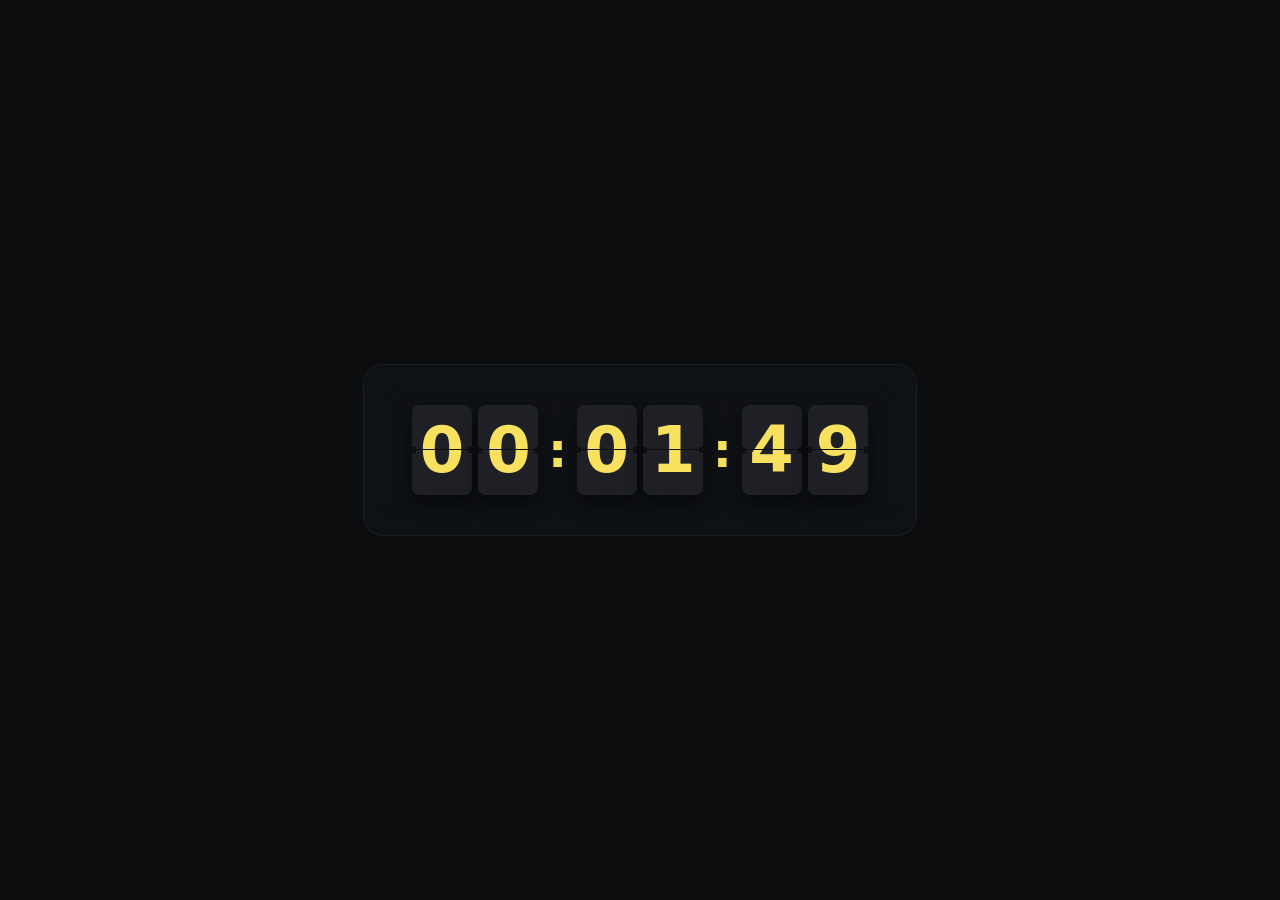
==== 01-flip-clock/index.html @ 5efe1c73 "Deploy full DotWidget project" ====
<!DOCTYPE html>
<html lang="en">
<head>
  <meta charset="UTF-8">
  <meta name="viewport" content="width=device-width, initial-scale=1.0">
  <title>Flip Clock — DotWidget</title>
  
  <link rel="stylesheet" href="../shared/css/variables.css">
  <link rel="stylesheet" href="../shared/css/base.css">
  <link rel="stylesheet" href="../shared/css/widget.css">
  <link rel="stylesheet" href="style.css">
</head>
<body>

  <main class="container">
    <div class="dw-widget flip-clock-container">
      <div class="flip-clock">
        <!-- Hours -->
        <div class="flip-card" id="h1"><div class="top"><span class="digit">0</span></div><div class="bottom"><span class="digit">0</span></div></div>
        <div class="flip-card" id="h2"><div class="top"><span class="digit">0</span></div><div class="bottom"><span class="digit">0</span></div></div>

        <span class="separator">:</span>

        <!-- Minutes -->
        <div class="flip-card" id="m1"><div class="top"><span class="digit">0</span></div><div class="bottom"><span class="digit">0</span></div></div>
        <div class="flip-card" id="m2"><div class="top"><span class="digit">0</span></div><div class="bottom"><span class="digit">0</span></div></div>

        <span class="separator">:</span>

        <!-- Seconds -->
        <div class="flip-card" id="s1"><div class="top"><span class="digit">0</span></div><div class="bottom"><span class="digit">0</span></div></div>
        <div class="flip-card" id="s2"><div class="top"><span class="digit">0</span></div><div class="bottom"><span class="digit">0</span></div></div>
      </div>
    </div>
  </main>

  <script src="../shared/js/theme.js"></script>
  <script src="script.js"></script>
</body>
</html>
---- shared/css/variables.css ----
/* shared/css/variables.css */

:root {
  /* Brand Palette (Apple Stealth x Nothing Monochrome) */
  --dw-bg-primary: #0a0a0c;
  --dw-bg-secondary: #141418;
  --dw-surface: rgba(255, 255, 255, 0.05);
  --dw-surface-hover: rgba(255, 255, 255, 0.08);
  --dw-surface-border: rgba(255, 255, 255, 0.1);
  
  /* Text Colors */
  --dw-text-primary: #f5f5f7;
  --dw-text-secondary: #86868b;
  --dw-text-muted: #424245;

  /* Accent Colors (Nothing Red & Apple Neon) */
  --dw-accent-red: #d71921;
  --dw-accent-orange: #ff9500;
  --dw-accent-green: #30d158;
  --dw-accent-blue: #0a84ff;

  /* Typography */
  --dw-font-sans: -apple-system, BlinkMacSystemFont, "SF Pro Display", "Segoe UI", Roboto, sans-serif;
  --dw-font-mono: "SF Mono", "JetBrains Mono", "Fira Code", monospace;

  /* Layout & Widget Specs */
  --dw-radius-sm: 12px;
  --dw-radius-md: 20px;
  --dw-radius-lg: 28px;
  
  /* Shadows & Glassmorphism */
  --dw-glass-blur: blur(20px);
  --dw-shadow-sm: 0 4px 12px rgba(0, 0, 0, 0.15);
  --dw-shadow-md: 0 8px 24px rgba(0, 0, 0, 0.3);

  /* Transitions */
  --dw-transition-fast: 0.15s cubic-bezier(0.4, 0, 0.2, 1);
  --dw-transition-smooth: 0.3s cubic-bezier(0.16, 1, 0.3, 1);
}

/* Light Theme Override */
[data-theme="light"] {
  --dw-bg-primary: #f5f5f7;
  --dw-bg-secondary: #ffffff;
  --dw-surface: rgba(0, 0, 0, 0.03);
  --dw-surface-hover: rgba(0, 0, 0, 0.06);
  --dw-surface-border: rgba(0, 0, 0, 0.08);

  --dw-text-primary: #1d1d1f;
  --dw-text-secondary: #86868b;
  --dw-text-muted: #86868b;
}
---- shared/css/base.css ----
*, *::before, *::after {
  box-sizing: border-box;
  margin: 0;
  padding: 0;
}

body {
  font-family: var(--dw-font-sans);
  background-color: var(--dw-bg-primary);
  color: var(--dw-text-primary);
  min-height: 100vh;
  line-height: 1.5;
  -webkit-font-smoothing: antialiased;
  transition: background-color var(--dw-transition-smooth), color var(--dw-transition-smooth);
}
---- shared/css/widget.css ----
.dw-widget {
  background: var(--dw-surface);
  border: 1px solid var(--dw-surface-border);
  backdrop-filter: var(--dw-glass-blur);
  -webkit-backdrop-filter: var(--dw-glass-blur);
  border-radius: var(--dw-radius-md);
  padding: 1.5rem;
  box-shadow: var(--dw-shadow-sm);
  transition: transform var(--dw-transition-fast), box-shadow var(--dw-transition-fast);
  display: flex;
  flex-direction: column;
  justify-content: space-between;
}

.dw-widget:hover {
  transform: translateY(-2px);
  box-shadow: var(--dw-shadow-md);
  background: var(--dw-surface-hover);
}
---- 01-flip-clock/style.css ----
body {
  display: flex;
  justify-content: center;
  align-items: center;
  min-height: 100vh;
  background-color: #0d0e10;
}

.flip-clock-container {
  padding: 2.5rem 3rem;
  background: rgba(18, 20, 24, 0.6);
  border: 1px solid rgba(255, 255, 255, 0.05);
  border-radius: 20px;
}

.flip-clock {
  display: flex;
  align-items: center;
  gap: 0.4rem;
  user-select: none;
}

.separator {
  font-family: system-ui, -apple-system, sans-serif;
  font-size: 3rem;
  font-weight: 700;
  color: #f7e15e;
  margin: 0 0.2rem;
  line-height: 1;
}

/* Base Card Shell */
.flip-card {
  position: relative;
  width: 60px;
  height: 90px;
  background-color: #1e2026;
  border-radius: 8px;
  box-shadow: 0 8px 16px rgba(0, 0, 0, 0.5);
  font-family: system-ui, -apple-system, sans-serif;
  font-size: 4rem;
  font-weight: 800;
  color: #f7e15e;
  perspective: 300px;
}

/* Static Halves & Animating Flaps */
.flip-card .top,
.flip-card .bottom,
.flip-card .top-flip,
.flip-card .bottom-flip {
  position: absolute;
  left: 0;
  right: 0;
  height: 50%;
  overflow: hidden;
  background-color: #1e2026;
  backface-visibility: hidden;
}

.flip-card .top,
.flip-card .top-flip {
  top: 0;
  border-top-left-radius: 8px;
  border-top-right-radius: 8px;
  border-bottom: 1px solid #0d0e10;
  transform-origin: bottom;
}

.flip-card .bottom,
.flip-card .bottom-flip {
  bottom: 0;
  border-bottom-left-radius: 8px;
  border-bottom-right-radius: 8px;
  transform-origin: top;
}

/* Number Centering via Absolute Offset */
.digit {
  position: absolute;
  left: 0;
  right: 0;
  height: 90px;
  display: flex;
  justify-content: center;
  align-items: center;
}

.top .digit,
.top-flip .digit {
  top: 0;
}

.bottom .digit,
.bottom-flip .digit {
  bottom: 0;
}

/* Side Notch Details */
.flip-card::before,
.flip-card::after {
  content: '';
  position: absolute;
  top: 50%;
  width: 4px;
  height: 6px;
  background: #0d0e10;
  margin-top: -3px;
  z-index: 20;
}

.flip-card::before { left: 0; border-radius: 0 2px 2px 0; }
.flip-card::after { right: 0; border-radius: 2px 0 0 2px; }

/* 3D Animations */
.flip-card .top-flip {
  animation: flip-top 250ms ease-in forwards;
}

.flip-card .bottom-flip {
  animation: flip-bottom 250ms ease-out 250ms forwards;
}

@keyframes flip-top {
  100% {
    transform: rotateX(-90deg);
  }
}

@keyframes flip-bottom {
  0% {
    transform: rotateX(90deg);
  }
  100% {
    transform: rotateX(0deg);
  }
}
.flip-card .top-flip {
  animation: flip-top 150ms ease-in forwards;
}

.flip-card .bottom-flip {
  animation: flip-bottom 150ms ease-out 150ms forwards;
}
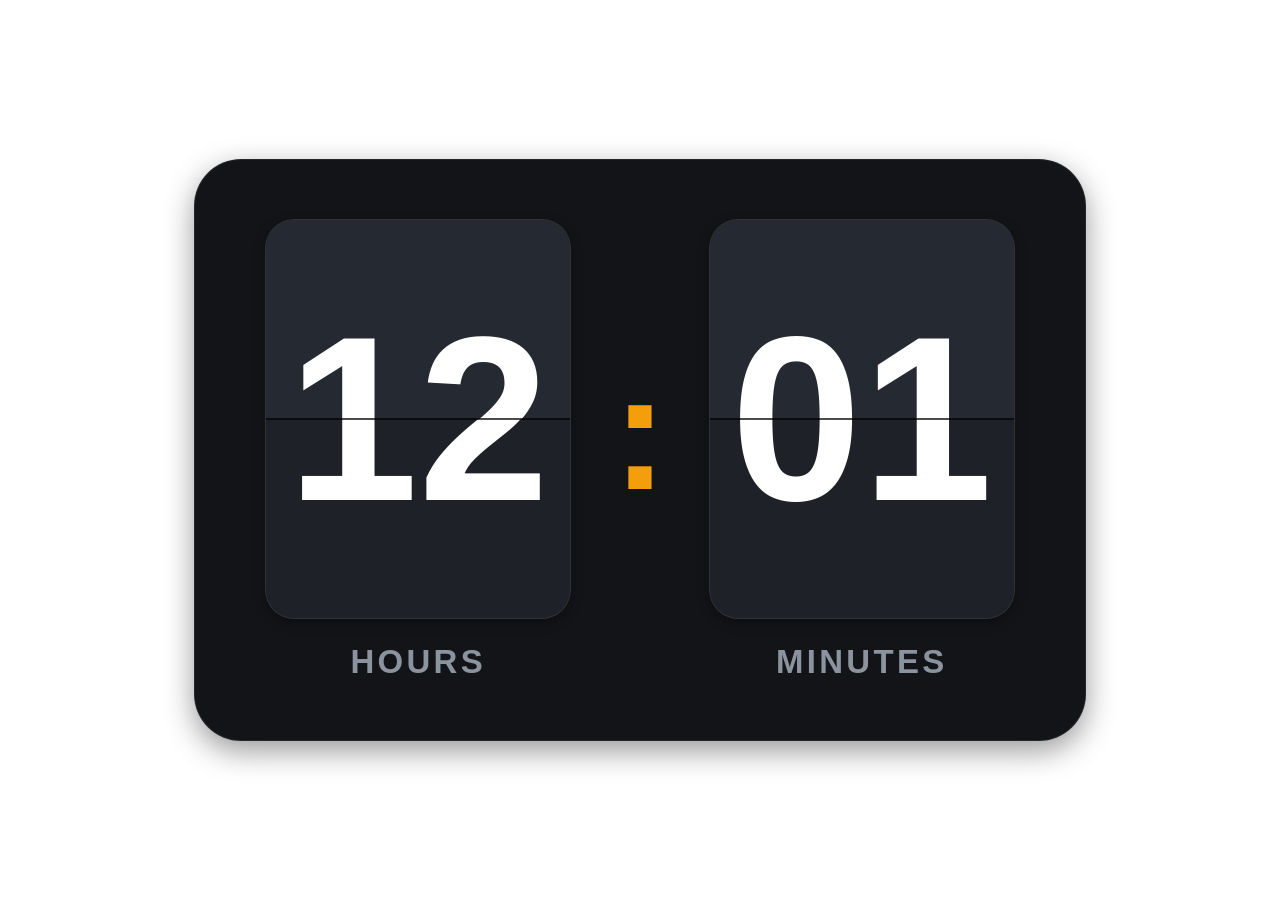
==== commit 83c24b3c: "Upgrade flip clock with 3D mechanical flap animation" ====
--- a/01-flip-clock/index.html
+++ b/01-flip-clock/index.html
@@ -4,37 +4,42 @@
   <meta charset="UTF-8">
   <meta name="viewport" content="width=device-width, initial-scale=1.0">
   <title>Flip Clock — DotWidget</title>
-  
-  <link rel="stylesheet" href="../shared/css/variables.css">
-  <link rel="stylesheet" href="../shared/css/base.css">
-  <link rel="stylesheet" href="../shared/css/widget.css">
   <link rel="stylesheet" href="style.css">
 </head>
 <body>
 
-  <main class="container">
-    <div class="dw-widget flip-clock-container">
-      <div class="flip-clock">
-        <!-- Hours -->
-        <div class="flip-card" id="h1"><div class="top"><span class="digit">0</span></div><div class="bottom"><span class="digit">0</span></div></div>
-        <div class="flip-card" id="h2"><div class="top"><span class="digit">0</span></div><div class="bottom"><span class="digit">0</span></div></div>
+  <div class="clock-wrapper">
+    <div class="clock-container">
+      <!-- Hours -->
+      <div class="flip-unit" id="hours">
+        <div class="digital-card">
+          <div class="top">00</div>
+          <div class="bottom">00</div>
+          <div class="flip-leaf">
+            <div class="leaf-top">00</div>
+            <div class="leaf-bottom">00</div>
+          </div>
+        </div>
+        <span class="unit-label">HOURS</span>
+      </div>
 
-        <span class="separator">:</span>
+      <div class="clock-divider">:</div>
 
-        <!-- Minutes -->
-        <div class="flip-card" id="m1"><div class="top"><span class="digit">0</span></div><div class="bottom"><span class="digit">0</span></div></div>
-        <div class="flip-card" id="m2"><div class="top"><span class="digit">0</span></div><div class="bottom"><span class="digit">0</span></div></div>
-
-        <span class="separator">:</span>
-
-        <!-- Seconds -->
-        <div class="flip-card" id="s1"><div class="top"><span class="digit">0</span></div><div class="bottom"><span class="digit">0</span></div></div>
-        <div class="flip-card" id="s2"><div class="top"><span class="digit">0</span></div><div class="bottom"><span class="digit">0</span></div></div>
+      <!-- Minutes -->
+      <div class="flip-unit" id="minutes">
+        <div class="digital-card">
+          <div class="top">00</div>
+          <div class="bottom">00</div>
+          <div class="flip-leaf">
+            <div class="leaf-top">00</div>
+            <div class="leaf-bottom">00</div>
+          </div>
+        </div>
+        <span class="unit-label">MINUTES</span>
       </div>
     </div>
-  </main>
+  </div>
 
-  <script src="../shared/js/theme.js"></script>
   <script src="script.js"></script>
 </body>
 </html>
--- a/01-flip-clock/style.css
+++ b/01-flip-clock/style.css
@@ -1,144 +1,146 @@
-body {
-  display: flex;
-  justify-content: center;
-  align-items: center;
-  min-height: 100vh;
-  background-color: #0d0e10;
+:root {
+  --bg-color: #121417;
+  --card-bg: #1e2228;
+  --card-text: #ffffff;
+  --card-border: rgba(255, 255, 255, 0.08);
+  --accent-amber: #f59e0b;
 }
 
-.flip-clock-container {
-  padding: 2.5rem 3rem;
-  background: rgba(18, 20, 24, 0.6);
-  border: 1px solid rgba(255, 255, 255, 0.05);
-  border-radius: 20px;
+*, *::before, *::after {
+  box-sizing: border-box;
+  margin: 0;
+  padding: 0;
 }
 
-.flip-clock {
-  display: flex;
-  align-items: center;
-  gap: 0.4rem;
-  user-select: none;
-}
-
-.separator {
-  font-family: system-ui, -apple-system, sans-serif;
-  font-size: 3rem;
-  font-weight: 700;
-  color: #f7e15e;
-  margin: 0 0.2rem;
-  line-height: 1;
-}
-
-/* Base Card Shell */
-.flip-card {
-  position: relative;
-  width: 60px;
-  height: 90px;
-  background-color: #1e2026;
-  border-radius: 8px;
-  box-shadow: 0 8px 16px rgba(0, 0, 0, 0.5);
-  font-family: system-ui, -apple-system, sans-serif;
-  font-size: 4rem;
-  font-weight: 800;
-  color: #f7e15e;
-  perspective: 300px;
-}
-
-/* Static Halves & Animating Flaps */
-.flip-card .top,
-.flip-card .bottom,
-.flip-card .top-flip,
-.flip-card .bottom-flip {
-  position: absolute;
-  left: 0;
-  right: 0;
-  height: 50%;
-  overflow: hidden;
-  background-color: #1e2026;
-  backface-visibility: hidden;
-}
-
-.flip-card .top,
-.flip-card .top-flip {
-  top: 0;
-  border-top-left-radius: 8px;
-  border-top-right-radius: 8px;
-  border-bottom: 1px solid #0d0e10;
-  transform-origin: bottom;
-}
-
-.flip-card .bottom,
-.flip-card .bottom-flip {
-  bottom: 0;
-  border-bottom-left-radius: 8px;
-  border-bottom-right-radius: 8px;
-  transform-origin: top;
-}
-
-/* Number Centering via Absolute Offset */
-.digit {
-  position: absolute;
-  left: 0;
-  right: 0;
-  height: 90px;
+html, body {
+  width: 100%;
+  height: 100%;
+  background-color: transparent; /* Blends natively into dark mode Notion */
+  overflow: hidden; /* Prevents scrollbars in Notion */
+  font-family: -apple-system, BlinkMacSystemFont, "Segoe UI", Roboto, sans-serif;
   display: flex;
   justify-content: center;
   align-items: center;
 }
 
-.top .digit,
-.top-flip .digit {
-  top: 0;
+/* Fluid Container Query Engine */
+.clock-wrapper {
+  container-type: inline-size;
+  width: 100%;
+  max-width: 100%;
+  padding: 4cqw;
+  display: flex;
+  justify-content: center;
+  align-items: center;
 }
 
-.bottom .digit,
-.bottom-flip .digit {
-  bottom: 0;
+.clock-container {
+  display: flex;
+  align-items: center;
+  justify-content: center;
+  gap: 3.5cqw;
+  background: var(--bg-color);
+  padding: 5cqw 6cqw;
+  border-radius: 4cqw;
+  border: 1px solid var(--card-border);
+  box-shadow: 0 10px 30px rgba(0, 0, 0, 0.4);
+  width: fit-content;
 }
 
-/* Side Notch Details */
-.flip-card::before,
-.flip-card::after {
-  content: '';
+.clock-divider {
+  font-size: 14cqw;
+  font-weight: 900;
+  color: var(--accent-amber);
+  line-height: 1;
+  margin-top: -3cqw;
+  animation: pulse 2s infinite;
+}
+
+@keyframes pulse {
+  0%, 100% { opacity: 1; }
+  50% { opacity: 0.25; }
+}
+
+.flip-unit {
+  display: flex;
+  flex-direction: column;
+  align-items: center;
+}
+
+.unit-label {
+  font-size: 2.8cqw;
+  font-weight: 800;
+  letter-spacing: 0.1em;
+  color: #8b949e;
+  margin-top: 2cqw;
+}
+
+/* Scalable 3D Card */
+.digital-card {
+  position: relative;
+  width: 26cqw;
+  height: 34cqw;
+  background: var(--card-bg);
+  border-radius: 2.5cqw;
+  font-size: 20cqw;
+  font-weight: 800;
+  color: var(--card-text);
+  perspective: 500px;
+  border: 1px solid var(--card-border);
+  box-shadow: 0 4px 12px rgba(0, 0, 0, 0.3);
+}
+
+/* Split Line */
+.digital-card::after {
+  content: "";
   position: absolute;
   top: 50%;
-  width: 4px;
-  height: 6px;
-  background: #0d0e10;
-  margin-top: -3px;
-  z-index: 20;
+  left: 0;
+  right: 0;
+  height: 2px;
+  background: rgba(0, 0, 0, 0.7);
+  z-index: 10;
+  transform: translateY(-50%);
 }
 
-.flip-card::before { left: 0; border-radius: 0 2px 2px 0; }
-.flip-card::after { right: 0; border-radius: 2px 0 0 2px; }
-
-/* 3D Animations */
-.flip-card .top-flip {
-  animation: flip-top 250ms ease-in forwards;
+.top, .bottom, .leaf-top, .leaf-bottom {
+  position: absolute;
+  left: 0;
+  right: 0;
+  overflow: hidden;
+  backface-visibility: hidden;
+  text-align: center;
 }
 
-.flip-card .bottom-flip {
-  animation: flip-bottom 250ms ease-out 250ms forwards;
+.top, .leaf-top {
+  top: 0;
+  height: 50%;
+  line-height: 34cqw;
+  border-radius: 2.5cqw 2.5cqw 0 0;
+  background: #252a32;
 }
 
-@keyframes flip-top {
-  100% {
-    transform: rotateX(-90deg);
-  }
+.bottom, .leaf-bottom {
+  bottom: 0;
+  height: 50%;
+  line-height: 0cqw;
+  border-radius: 0 0 2.5cqw 2.5cqw;
+  background: #1e2228;
 }
 
-@keyframes flip-bottom {
-  0% {
-    transform: rotateX(90deg);
-  }
-  100% {
-    transform: rotateX(0deg);
-  }
-}
-.flip-card .top-flip {
-  animation: flip-top 150ms ease-in forwards;
+.flip-leaf {
+  position: absolute;
+  inset: 0;
+  z-index: 5;
+  transform-style: preserve-3d;
+  transition: transform 0.45s cubic-bezier(0.4, 0, 0.2, 1);
+  transform-origin: center;
 }
 
-.flip-card .bottom-flip {
-  animation: flip-bottom 150ms ease-out 150ms forwards;
+.flip-leaf.flip {
+  transform: rotateX(-180deg);
+}
+
+.leaf-bottom {
+  transform: rotateX(180deg);
 }
